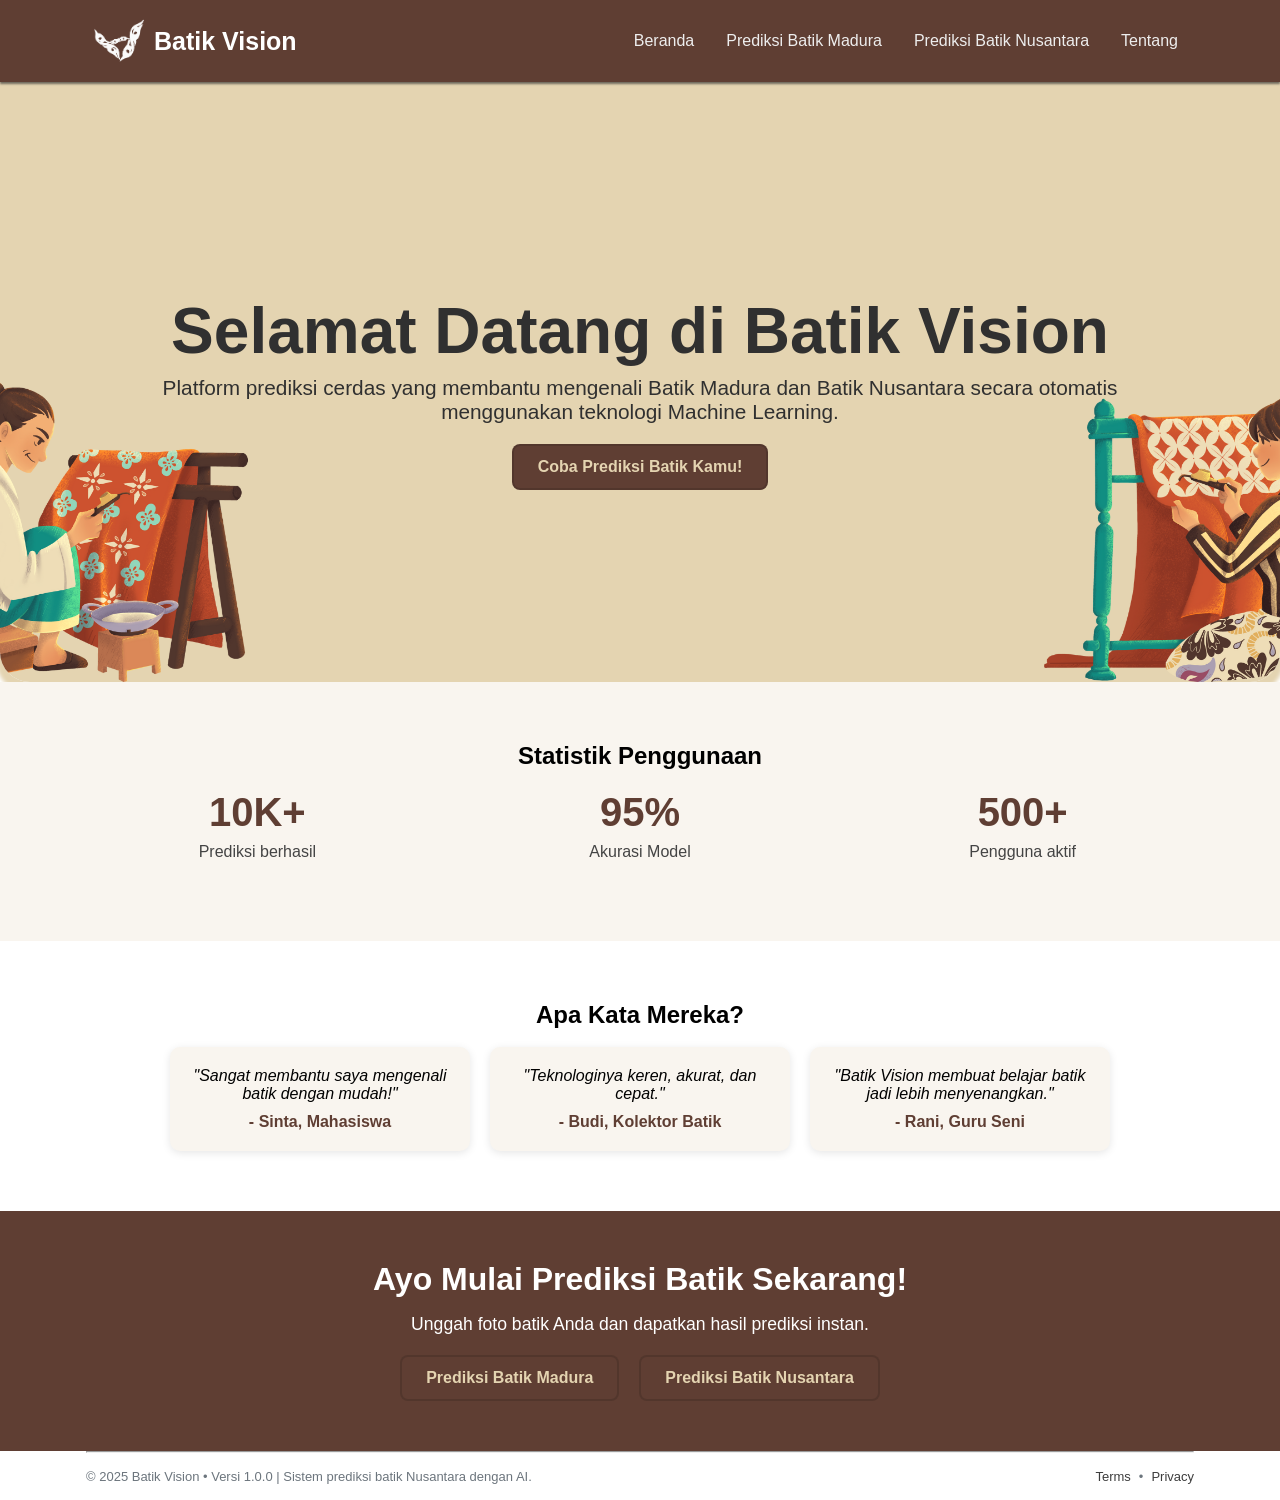
==== index.html @ 456dc35f "first commit" ====
<!DOCTYPE html>
<html lang="id">
<head>
  <meta charset="UTF-8" />
  <meta name="viewport" content="width=device-width, initial-scale=1.0" />
  <title>Batik Vision</title>
  <link rel="stylesheet" href="src/styles/styles.css" />
  <link rel="stylesheet" href="src/styles/responsive.css" />
  <link rel="shortcut icon" href="src/images/logo-bv.png" type="image/x-icon" />
</head>
<body>
  <div id="app">
    <!-- Navbar -->
    <nav>
      <div class="nav-container">
        <div class="container">
          <div class="nav-content">
            <div class="brand-name">
                <a href="index.html" class="brand-link">
                    <img src="src/images/logo-putih.png" alt="Batik Vision Logo" class="brand-logo">
                    <span>Batik Vision</span>
                </a>
            </div>
            <ul class="nav-list">
              <li><a href="index.html">Beranda</a></li>
              <li><a href="batikmadura.html">Prediksi Batik Madura</a></li>
              <li><a href="batiknusantara.html">Prediksi Batik Nusantara</a></li>
              <li><a href="index.html#tentang">Tentang</a></li>
            </ul>
          </div>
        </div>
      </div>
    </nav>

    <!-- Hero Section -->
    <header class="hero hero-home">
      <div class="container">
        <div class="jumbotron">
          <div class="inner-jumbotron">
            <h2>Selamat Datang di Batik Vision</h2>
            <p>
              Platform prediksi cerdas yang membantu mengenali Batik Madura dan Batik Nusantara
              secara otomatis <br> menggunakan teknologi Machine Learning.
            </p>
            <div class="cta-buttons" style="margin-top:20px;">
              <a href="#cta" class="btn">Coba Prediksi Batik Kamu!</a>
            </div>
          </div>
        </div>
      </div>
    </header>

    <!-- Statistik Section -->
    <section class="stats-section">
      <div class="container">
        <h1>Statistik Penggunaan</h1>
        <div class="stats-container">
          <div class="stat-item">
            <h2>10K+</h2>
            <p>Prediksi berhasil</p>
          </div>
          <div class="stat-item">
            <h2>95%</h2>
            <p>Akurasi Model</p>
          </div>
          <div class="stat-item">
            <h2>500+</h2>
            <p>Pengguna aktif</p>
          </div>
        </div>
      </div>
    </section>

    <!-- Testimoni Section -->
    <section class="testimoni-section">
      <div class="container">
        <h1>Apa Kata Mereka?</h1> <br>
        <div class="testimoni-container">
          <div class="testimoni-card">
            <p>"Sangat membantu saya mengenali batik dengan mudah!"</p>
            <h4>- Sinta, Mahasiswa</h4>
          </div>
          <div class="testimoni-card">
            <p>"Teknologinya keren, akurat, dan cepat."</p>
            <h4>- Budi, Kolektor Batik</h4>
          </div>
          <div class="testimoni-card">
            <p>"Batik Vision membuat belajar batik jadi lebih menyenangkan."</p>
            <h4>- Rani, Guru Seni</h4>
          </div>
        </div>
      </div>
    </section>

    <!-- CTA Section -->
    <section id="cta" class="cta-section">
      <div class="container">
        <h2>Ayo Mulai Prediksi Batik Sekarang!</h2>
        <p>Unggah foto batik Anda dan dapatkan hasil prediksi instan.</p>
        <div class="cta-buttons">
          <a href="batikmadura.html" class="btn">Prediksi Batik Madura</a>
          <a href="batiknusantara.html" class="btn">Prediksi Batik Nusantara</a>
        </div>
      </div>
    </section>

    <!-- Footer -->
    <footer>
      <div class="container">
        <hr class="footer-divider" />
        <div class="main-footer">
          <div class="copyright">
            © 2025 Batik Vision • Versi 1.0.0 | Sistem prediksi batik Nusantara dengan AI.
          </div>
          <div class="policies">
            <a href="#" class="remove-style-link">Terms</a>
            <span class="">•</span>
            <a href="#" class="remove-style-link">Privacy</a>
          </div>
        </div>
      </div>
    </footer>
  </div>

  <script src="script/utils.js"></script>
</body>
</html>
---- src/styles/styles.css ----
*,
*::after,
*::before {
  box-sizing: border-box;
  margin: 0;
  padding: 0;
}

:root {
  --primary-color: #5f3e33;
  --secondary-color: #e4d4b1;

  --button-active-color: #d8905e;

  --progress-value-color: #5f3e33;

  --primary-text-color: #333333;
  --secondary-text-color: #444444;
}

body {
  font-family: Arial, Helvetica, sans-serif;

  min-height: 100vh;
}

.loading {
  width: 50px;
  height: 50px;

  border: 6px solid #f3f3f3; /* Light grey */
  border-top: 6px solid #3498db; /* Blue */
  border-radius: 50%;

  animation: spinner 1000ms linear infinite;
}

@keyframes spinner {
  0% {
    transform: rotate(0deg);
  }

  100% {
    transform: rotate(360deg);
  }
}

.brand-name {
  font-size: 1.5em;

  text-align: center;
}

.brand-name a {
  text-decoration: none;

  font-weight: 700;
}

.brand-link {
  display: flex;
  align-items: center;
  text-decoration: none;
  color: #ffffff;
  font-weight: bold;
  font-size: 25px;
}

.brand-logo {
  height: 50px; /* bisa sesuaikan */
  width: auto;
  margin-right: 10px;
}

.container {
  margin-inline: auto;

  padding: 0 16px;
}

.section-title {
  padding: 20px 0;
  font-size: 1.2em;
}

.btn {
  padding: 8px 24px;
  border: 2px solid #00000022;
  border-radius: 6px;

  display: block;
  background-color: var(--primary-color);

  font-size: 16px;
  font-weight: 500;
  color: #fff;

  transition: 150ms ease-in-out;
  cursor: pointer;
}

.btn:hover {
  background-color: var(--secondary-color);
}

.btn:active {
  background-color: var(--button-active-color);

  outline: 2px solid #00000077;
}

.remove-style-link {
  text-decoration: none;
  color: #3d3d3d !important;
}

/* Navigation */
nav {
  display: inline;
}

nav .nav-container {
  background-color: var(--primary-color);

  position: sticky;
  inset-block-start: 0;

  box-shadow: 0 2px 2px 0 #333333aa;
}

nav .nav-content {
  padding: 16px 8px;

  display: flex;

  flex-direction: column;
  justify-content: space-between;
  row-gap: 8px;
}

nav a {
  text-decoration: none;
  color: #eeeeee;
}

nav .nav-list a {
  padding: 4px 8px;
}

nav .nav-list a:hover,
nav .auth-btn-container a:hover {
  text-decoration: underline;
}

nav .nav-list {
  list-style: none;

  display: flex;
  align-items: center;
  justify-content: center;
  flex-wrap: wrap;
  gap: 16px;
}
/* End of Navigation */

/* Header */
header {
  background-color: #33333355;
  height: 600px;

  background-image: url('../images/bg.png');
  background-repeat: no-repeat;
  background-size: cover;
  background-position: center;

  box-shadow: 0 8px 4px 4px var(--secondary-color);
}

header .jumbotron {
  padding: 30px 20px;

  height: 600px;
  display: flex;
}

header .inner-jumbotron {
  margin: auto;

  text-align: center;
  color: #303030;
}

header .inner-jumbotron h2 {
  font-size: 3em;
  margin-block-end: 8px;
}

header .inner-jumbotron p {
  font-size: 1em;
}
/* End of Header */

/* Main */
main {
  padding-block: 32px;
}

.predict-container {
  display: grid;
  grid-template-columns: repeat(1, minmax(0, 1fr));
  grid-template-rows: repeat(2, minmax(50px, auto));

  gap: 24px;
}

#dropArea {
  margin-block-end: 16px;
  padding: 20px;

  border: 2px dashed #cccccc;
  border-radius: 12px;
}

#dropArea.highlight {
  border-color: purple;
}

#batikFile {
  display: none;
}

#batikFileLabel {
  margin-block: 8px;
  padding-inline: 16px;

  display: inline-block;

  font-size: smaller;
}

#previewImg {
  margin-block-start: 8px;
}

#previewImg img {
  width: 100%;
}

.submit-form {
  display: flex;

  justify-content: end;
}

.result-container .loading,
.result-container #predictionError,
.result-container #result {
  display: none;
}

.result-container #waitingToPredicting {
  text-align: center;
}

.result-container #waitingToPredicting img {
  width: 60%;
  text-align: center;
}

.result-container #waitingToPredicting p {
  margin-block: 16px;

  color: var(--secondary-text-color);

  user-select: none;
}

#result .response-message {
  margin-block-end: 16px;

  text-align: center;
  font-size: 1.3rem;
}

#result .response-message .message {
  margin-inline-start: 8px;
}

#result .prediction-result > * {
  margin-block-end: 8px;
}

#result .result-title {
  font-weight: 700;
}

#result .confidence-score {
  width: 100%;

  -webkit-appearance: none;
  appearance: none;
}

#result .confidence-score::-moz-progress-bar,
#result .confidence-score::-webkit-progress-bar {
  /* background-color: #33333355; */

  background-color: #eee;
  border-radius: 2px;
  box-shadow: 0 2px 5px rgba(0, 0, 0, 0.25) inset;
}

#result .confidence-score::-webkit-progress-value {
  background-color: var(--progress-value-color);
}
/* End of Main */

/* Start of Footer */
.main-footer {
  padding-block: 16px;

  display: flex;
  justify-content: space-between;

  color: #6c757d;
  font-size: small;
}

.footer-divider {
  border-block-width: 0.5px;
  border-block-color: rgb(238, 238, 238);
}

.main-footer .policies {
  display: flex;

  justify-content: space-between;
  gap: 8px;
}
/* End of Main */

/* Hero umum */
.hero {
  padding: 10px;
  text-align: center;
  color: white;
  background-size: cover;
  background-position: center;
  border-radius: 0 0 30px 30px;
}

/* Hero untuk halaman utama */
.hero-home {
  background-image: url('../images/bg.png');
}

/* Hero untuk halaman Batik Madura */
.hero-madura {
  background-image: url('../images/BatikMaduraKu.png');
}

/* Hero untuk halaman Batik Nusantara */
.hero-nusantara {
  background-image: url('../images/BatikNusantara.png');
}

/* Statistik Section */
.stats-section {
  padding: 60px 20px;
  background-color: #f9f5ef;
  text-align: center;
}

.stats-container {
  display: flex;
  justify-content: center;
  gap: 40px;
  flex-wrap: wrap;
}

.stat-item {
  flex: 1 1 200px;
  padding: 20px;
}

.stat-item h2 {
  font-size: 2.5em;
  color: var(--primary-color);
}

.stat-item p {
  margin-top: 8px;
  font-size: 1em;
  color: var(--secondary-text-color);
}

/* Testimoni Section */
.testimoni-section {
  padding: 60px 20px;
  background-color: #fff;
  text-align: center;
}

.testimoni-container {
  display: flex;
  justify-content: center;
  gap: 20px;
  flex-wrap: wrap;
}

.testimoni-card {
  background: #f9f5ef;
  padding: 20px;
  border-radius: 10px;
  box-shadow: 0 2px 8px rgba(0,0,0,0.1);
  max-width: 300px;
}

.testimoni-card p {
  font-style: italic;
  margin-bottom: 10px;
}

.testimoni-card h4 {
  font-weight: bold;
  color: var(--primary-color);
}

/* CTA Section */
.cta-section {
  text-align: center;
  padding: 50px 20px;
  background-color: var(--primary-color);
  color: white;
}

.cta-section h2 {
  font-size: 2em;
  margin-bottom: 16px;
}

/* Tombol CTA */
.cta-buttons {
  display: flex;
  justify-content: center;   /* tombol selalu ke tengah */
  align-items: center;
  gap: 20px;                 /* jarak antar tombol */
  margin-top: 20px;
  flex-wrap: wrap;           /* biar responsif di layar kecil */
}

.cta-buttons .btn {
  padding: 12px 24px;
  background-color: var(--primary-color);
  color: var(--secondary-color);
  border-radius: 8px;
  font-weight: 600;
  text-decoration: none;
  transition: all 0.3s ease;
}

.cta-buttons .btn:hover {
  background-color: var(--primary-color);
  color: #fff; /* teks jadi kebalikan warna bg */
}

.cta-section p {
  font-size: 1.1em;
  margin-bottom: 20px;
  color: white; /* biar kelihatan di bg gelap */
}
---- src/styles/responsive.css ----
/* Small devices (landscape phones, 576px and up) */
@media screen and (min-width: 576px) {
  .container {
    max-width: 540px;
  }

  nav .nav-container {
    max-width: 100%;
  }

  header .inner-jumbotron h2 {
    font-size: 3.5em;
    margin-block-end: 8px;
  }
}

/* Medium devices (tablets, 768px and up) */
@media screen and (min-width: 768px) {
  .container {
    max-width: 720px;
  }

  nav .nav-content {
    flex-direction: initial;
  }

  .predict-container {
    grid-template-columns: repeat(2, minmax(0, 1fr));
  }
}

/* Large devices (desktops, 992px and up) */
@media screen and (min-width: 992px) {
  .container {
    max-width: 960px;
  }

  .predict-form {
    max-width: 600px;
  }

  header .inner-jumbotron h2 {
    font-size: 4em;
    margin-block-end: 8px;
  }

  header .inner-jumbotron p {
    font-size: 1.3em;
  }
}

/* X-Large devices (large desktops, 1200px and up) */
@media screen and (min-width: 1200px) {
  .container {
    max-width: 1140px;
  }
}

/* XX-Large devices (larger desktops, 1400px and up) */
@media screen and (min-width: 1400px) {
  .container {
    max-width: 1320px;
  }
}
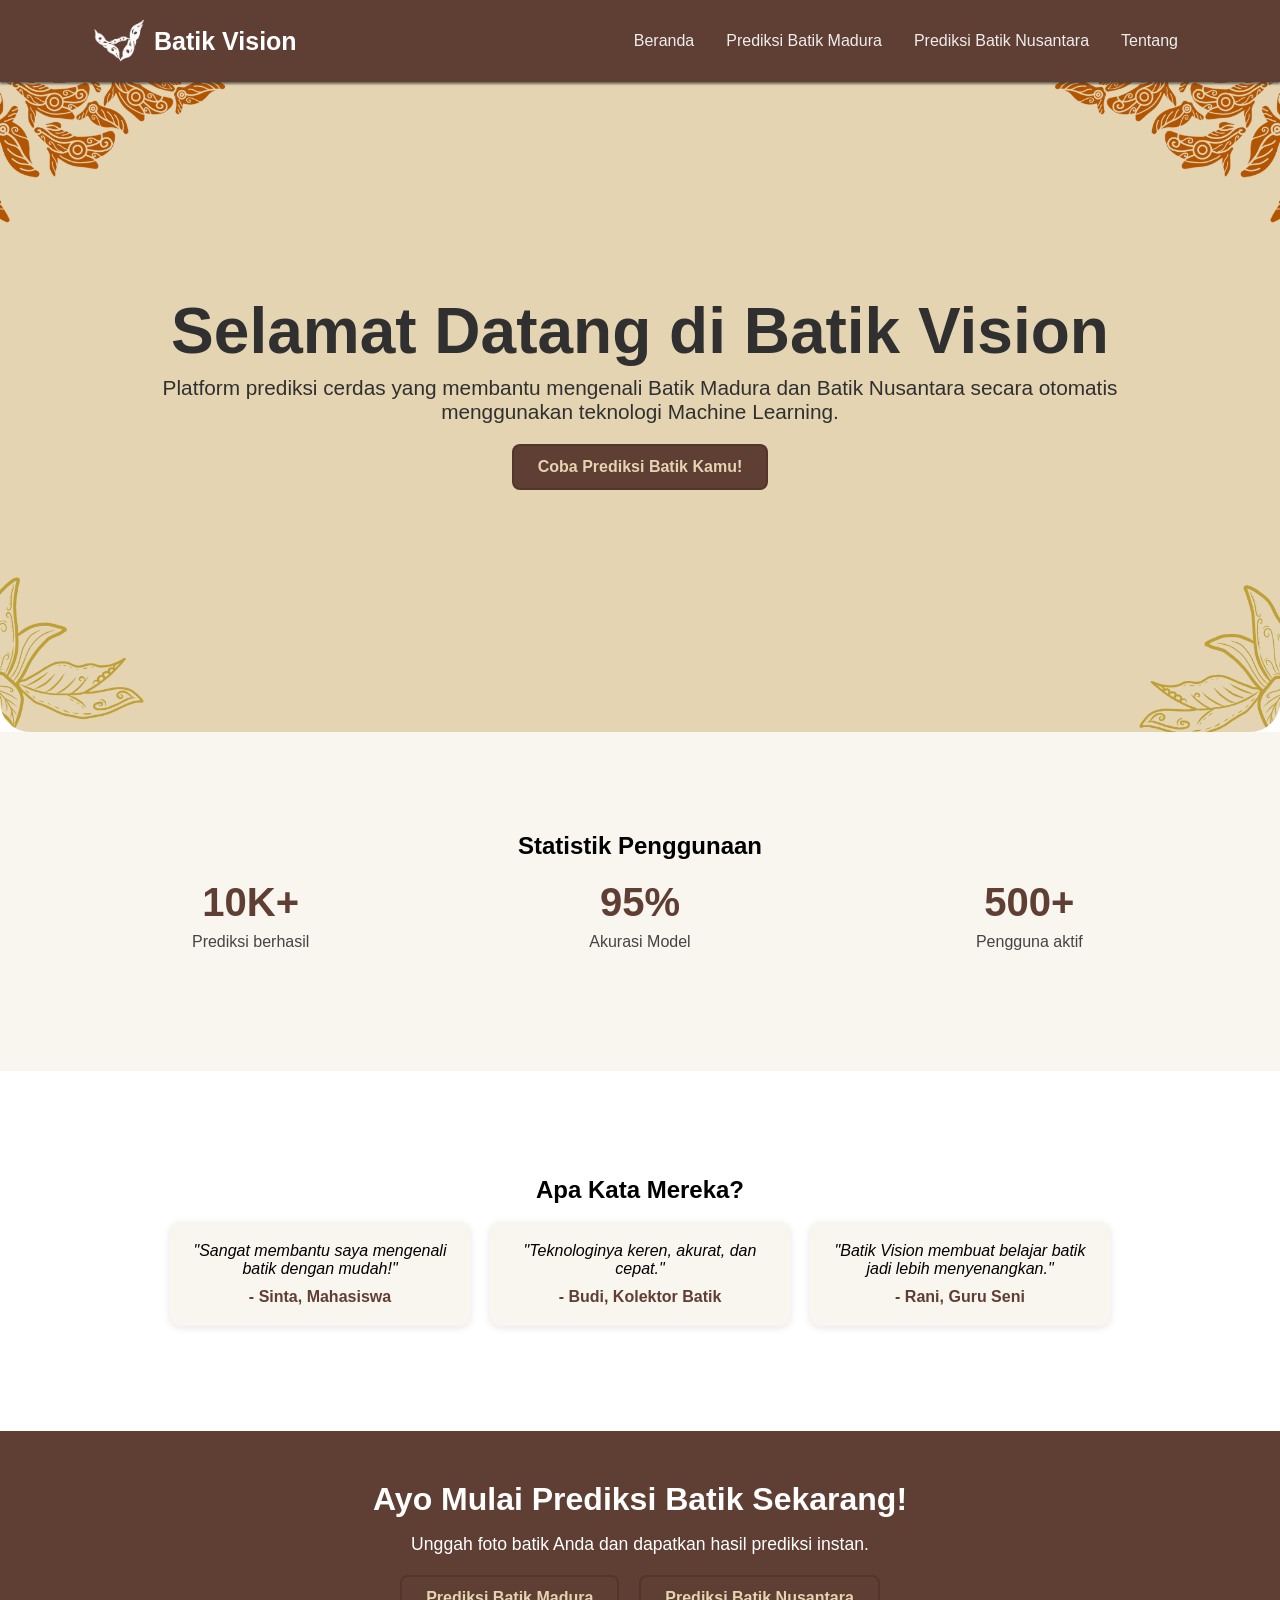
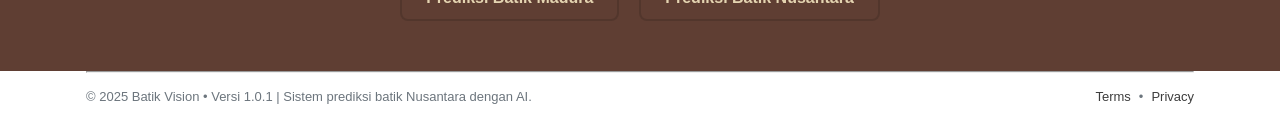
==== commit ee640bbd: "update: add about.html, add burger (mobile view) & change hero" ====
--- a/index.html
+++ b/index.html
@@ -21,11 +21,13 @@
                     <span>Batik Vision</span>
                 </a>
             </div>
+            <!-- Hamburger Button -->
+            <button id="hamburger" class="hamburger">☰</button>
             <ul class="nav-list">
               <li><a href="index.html">Beranda</a></li>
               <li><a href="batikmadura.html">Prediksi Batik Madura</a></li>
               <li><a href="batiknusantara.html">Prediksi Batik Nusantara</a></li>
-              <li><a href="index.html#tentang">Tentang</a></li>
+              <li><a href="about.html">Tentang</a></li>
             </ul>
           </div>
         </div>
@@ -110,7 +112,7 @@
         <hr class="footer-divider" />
         <div class="main-footer">
           <div class="copyright">
-            © 2025 Batik Vision • Versi 1.0.0 | Sistem prediksi batik Nusantara dengan AI.
+            © 2025 Batik Vision • Versi 1.0.1 | Sistem prediksi batik Nusantara dengan AI.
           </div>
           <div class="policies">
             <a href="#" class="remove-style-link">Terms</a>
@@ -122,6 +124,6 @@
     </footer>
   </div>
 
-  <script src="script/utils.js"></script>
+  <script src="src/scripts/utils.js"></script>
 </body>
 </html>
--- a/src/styles/styles.css
+++ b/src/styles/styles.css
@@ -161,19 +161,57 @@
   flex-wrap: wrap;
   gap: 16px;
 }
+
+/* Hamburger Button */
+.hamburger {
+  display: none;
+  font-size: 24px;
+  background: none;
+  border: none;
+  color: #fff;
+  cursor: pointer;
+}
+
+/* Mobile Responsive */
+@media (max-width: 768px) {
+  nav .nav-content {
+    flex-direction: row;
+    align-items: center;
+  }
+
+  .nav-list {
+    display: none;
+    flex-direction: column;
+    background-color: var(--primary-color);
+    position: absolute;
+    top: 60px;
+    right: 20px;
+    width: 200px;
+    padding: 20px;
+    border-radius: 8px;
+    box-shadow: 0 2px 6px rgba(0, 0, 0, 0.3);
+  }
+
+  .nav-list.active {
+    display: flex;
+  }
+
+  .hamburger {
+    display: block;
+  }
+}
+
 /* End of Navigation */
 
 /* Header */
 header {
   background-color: #33333355;
-  height: 600px;
+  height: 650px;
 
   background-image: url('../images/bg.png');
   background-repeat: no-repeat;
   background-size: cover;
   background-position: center;
-
-  box-shadow: 0 8px 4px 4px var(--secondary-color);
 }
 
 header .jumbotron {
@@ -351,7 +389,7 @@
 
 /* Hero untuk halaman utama */
 .hero-home {
-  background-image: url('../images/bg.png');
+  background-image: url('../images/beranda.png');
 }
 
 /* Hero untuk halaman Batik Madura */
@@ -366,7 +404,7 @@
 
 /* Statistik Section */
 .stats-section {
-  padding: 60px 20px;
+  padding: 100px 20px;
   background-color: #f9f5ef;
   text-align: center;
 }
@@ -374,7 +412,7 @@
 .stats-container {
   display: flex;
   justify-content: center;
-  gap: 40px;
+  gap: 60px;
   flex-wrap: wrap;
 }
 
@@ -396,7 +434,7 @@
 
 /* Testimoni Section */
 .testimoni-section {
-  padding: 60px 20px;
+  padding: 105px 10px;
   background-color: #fff;
   text-align: center;
 }
@@ -469,3 +507,133 @@
   margin-bottom: 20px;
   color: white; /* biar kelihatan di bg gelap */
 }
+
+/* About Page */
+.about-section {
+  padding: 60px 20px;
+  text-align: center;
+  background-color: #f9f9f9; /* abu muda */
+}
+
+.about-section h2 {
+  font-size: 1.8em;
+  margin-bottom: 20px;
+  color: var(--primary-color);
+}
+
+.about-section p, 
+.about-section ul {
+  max-width: 800px;
+  margin: 0 auto;
+  font-size: 1.1em;
+  line-height: 1.6;
+}
+
+.about-section ul {
+  list-style: none;
+  padding: 0;
+}
+
+.about-section ul li {
+  margin: 8px 0;
+}
+
+/* Team Grid */
+.team-grid {
+  display: flex;
+  justify-content: center;
+  gap: 40px;
+  flex-wrap: wrap;
+  margin-top: 30px;
+}
+
+.team-card {
+  background: #fff;
+  border-radius: 12px;
+  padding: 20px;
+  width: 220px;
+  box-shadow: 0 4px 8px rgba(0,0,0,0.1);
+  text-align: center;
+}
+
+.team-card img {
+  width: 100px;
+  height: 100px;
+  border-radius: 50%;
+  object-fit: cover;
+  margin-bottom: 15px;
+}
+
+/* Kontak Section */
+.kontak-section {
+  padding: 50px 20px;
+  background-color: var(--primary-color);
+  color: #fff;
+  text-align: center;
+}
+
+.kontak-section h2 {
+  color: #fff;
+  margin-bottom: 20px;
+}
+
+.kontak-section p {
+  font-size: 1.1em;
+  margin-bottom: 15px;
+}
+
+.kontak-section ul {
+  list-style: none;      /* hilangkan bullet */
+  padding: 0;
+  margin: 0 auto;
+  display: inline-block; /* biar rata tengah */
+  text-align: left;      /* isi teks rata kiri */
+}
+
+.kontak-section ul li {
+  margin: 8px 0;
+  font-size: 1.05em;
+}
+
+.kontak-section ul li {
+  margin: 10px 0;
+  font-size: 1.05em;
+}
+
+.kontak-section ul li i {
+  margin-right: 8px;
+  color: #fff; /* warna ikon */
+}
+.kontak-section ul li a {
+  color: #fff; 
+  text-decoration: none;
+  transition: color 0.3s ease;
+}
+.kontak-section ul li a:hover {
+  color: var(--primary-color);
+}
+
+.kontak-links {
+  display: flex;
+  justify-content: center;
+  gap: 30px; /* jarak antar ikon */
+  margin-top: 20px;
+}
+
+.kontak-links a {
+  color: #fff;
+  font-size: 1.1em;
+  text-decoration: none;
+  display: flex;
+  align-items: center;
+  gap: 8px; /* jarak ikon ke teks */
+  transition: color 0.3s ease;
+}
+
+.kontak-links a:hover {
+  color: var(--primary-color);
+}
+
+.kontak-links i {
+  font-size: 1.3em;
+}
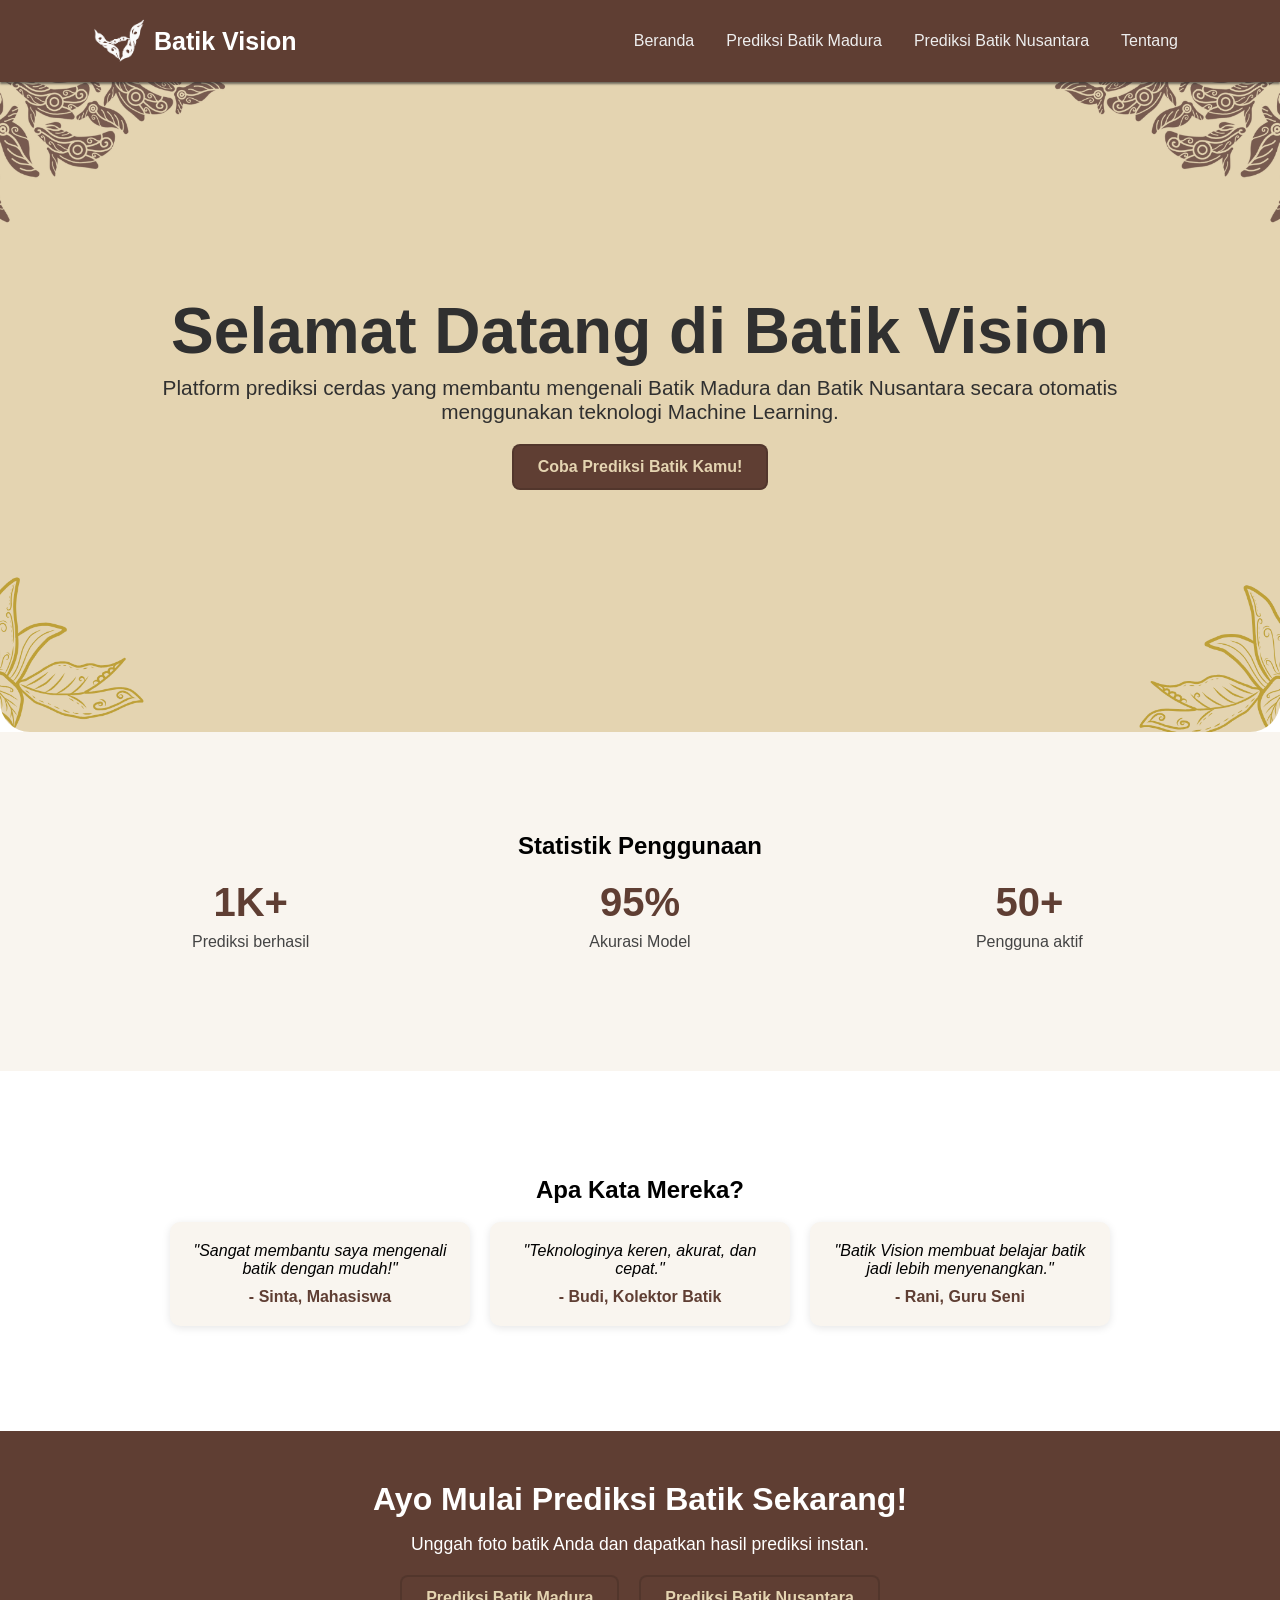
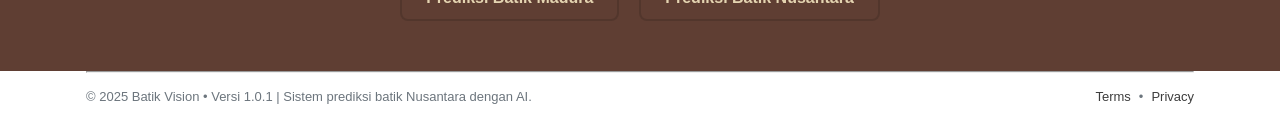
==== commit aeca950d: "update: fix bug burger, ganti hero" ====
--- a/index.html
+++ b/index.html
@@ -23,7 +23,7 @@
             </div>
             <!-- Hamburger Button -->
             <button id="hamburger" class="hamburger">☰</button>
-            <ul class="nav-list">
+            <ul id="nav-list" class="nav-list">
               <li><a href="index.html">Beranda</a></li>
               <li><a href="batikmadura.html">Prediksi Batik Madura</a></li>
               <li><a href="batiknusantara.html">Prediksi Batik Nusantara</a></li>
@@ -58,7 +58,7 @@
         <h1>Statistik Penggunaan</h1>
         <div class="stats-container">
           <div class="stat-item">
-            <h2>10K+</h2>
+            <h2>1K+</h2>
             <p>Prediksi berhasil</p>
           </div>
           <div class="stat-item">
@@ -66,7 +66,7 @@
             <p>Akurasi Model</p>
           </div>
           <div class="stat-item">
-            <h2>500+</h2>
+            <h2>50+</h2>
             <p>Pengguna aktif</p>
           </div>
         </div>
--- a/src/styles/styles.css
+++ b/src/styles/styles.css
@@ -121,18 +121,14 @@
 
 nav .nav-container {
   background-color: var(--primary-color);
-
   position: sticky;
   inset-block-start: 0;
-
   box-shadow: 0 2px 2px 0 #333333aa;
 }
 
 nav .nav-content {
   padding: 16px 8px;
-
-  display: flex;
-
+  display: flex;
   flex-direction: column;
   justify-content: space-between;
   row-gap: 8px;
@@ -152,13 +148,11 @@
   text-decoration: underline;
 }
 
-nav .nav-list {
+/* Default nav-list (mobile first: hidden) */
+.nav-list {
   list-style: none;
-
-  display: flex;
-  align-items: center;
-  justify-content: center;
-  flex-wrap: wrap;
+  display: none;
+  flex-direction: column;
   gap: 16px;
 }
 
@@ -172,7 +166,7 @@
   cursor: pointer;
 }
 
-/* Mobile Responsive */
+/* Mobile (≤768px) */
 @media (max-width: 768px) {
   nav .nav-content {
     flex-direction: row;
@@ -201,6 +195,31 @@
   }
 }
 
+/* Desktop (≥769px) */
+@media (min-width: 769px) {
+  .nav-list {
+    display: flex;
+    flex-direction: row;
+    align-items: center;
+    justify-content: center;
+    flex-wrap: wrap;
+    gap: 16px;
+    position: static;
+    background: none;
+    box-shadow: none;
+  }
+
+  .hamburger {
+    display: none;
+  }
+
+  nav .nav-content {
+    flex-direction: row;
+    align-items: center;
+    justify-content: space-between;
+  }
+}
+
 /* End of Navigation */
 
 /* Header */
@@ -480,11 +499,11 @@
 /* Tombol CTA */
 .cta-buttons {
   display: flex;
-  justify-content: center;   /* tombol selalu ke tengah */
+  justify-content: center;   
   align-items: center;
-  gap: 20px;                 /* jarak antar tombol */
+  gap: 20px;                 
   margin-top: 20px;
-  flex-wrap: wrap;           /* biar responsif di layar kecil */
+  flex-wrap: wrap;           
 }
 
 .cta-buttons .btn {
@@ -499,20 +518,20 @@
 
 .cta-buttons .btn:hover {
   background-color: var(--primary-color);
-  color: #fff; /* teks jadi kebalikan warna bg */
+  color: #fff; 
 }
 
 .cta-section p {
   font-size: 1.1em;
   margin-bottom: 20px;
-  color: white; /* biar kelihatan di bg gelap */
+  color: white; 
 }
 
 /* About Page */
 .about-section {
   padding: 60px 20px;
   text-align: center;
-  background-color: #f9f9f9; /* abu muda */
+  background-color: #f9f5ef; 
 }
 
 .about-section h2 {
@@ -583,11 +602,11 @@
 }
 
 .kontak-section ul {
-  list-style: none;      /* hilangkan bullet */
+  list-style: none;      
   padding: 0;
   margin: 0 auto;
-  display: inline-block; /* biar rata tengah */
-  text-align: left;      /* isi teks rata kiri */
+  display: inline-block;
+  text-align: left;
 }
 
 .kontak-section ul li {
